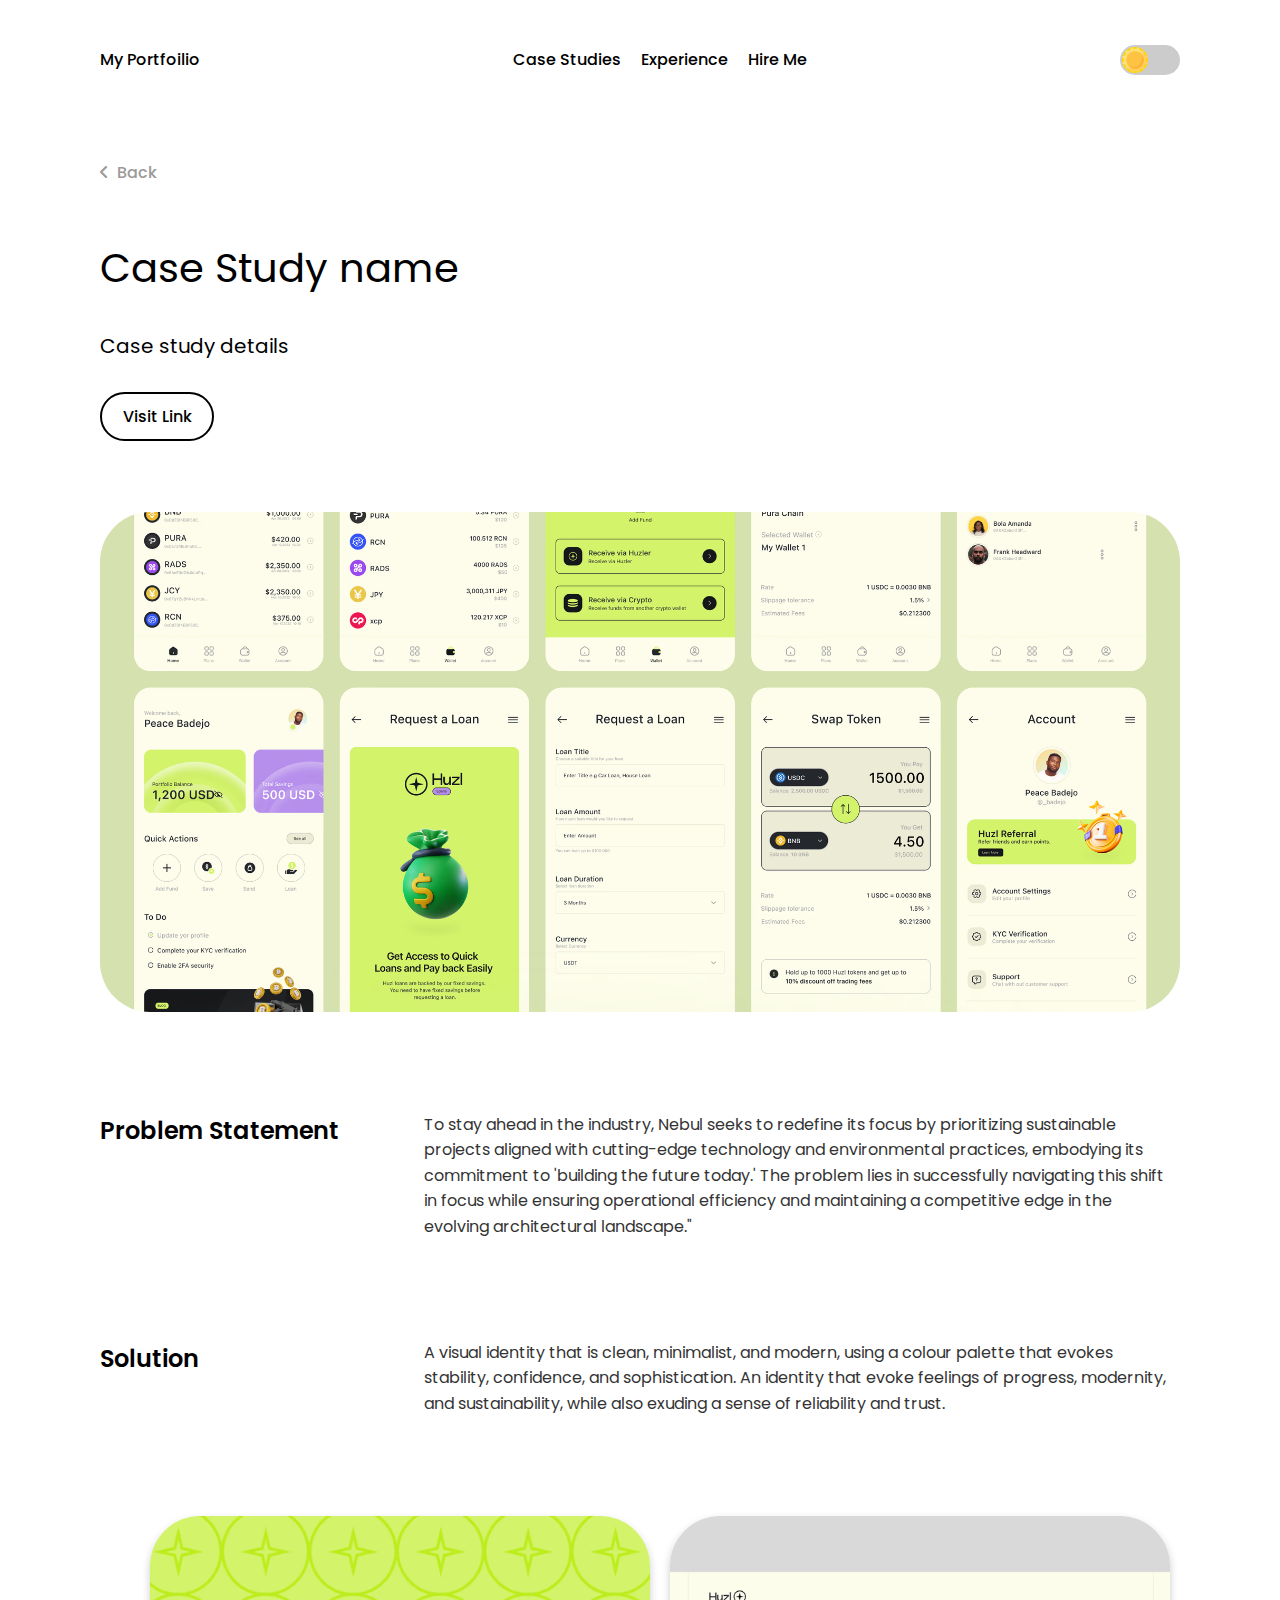
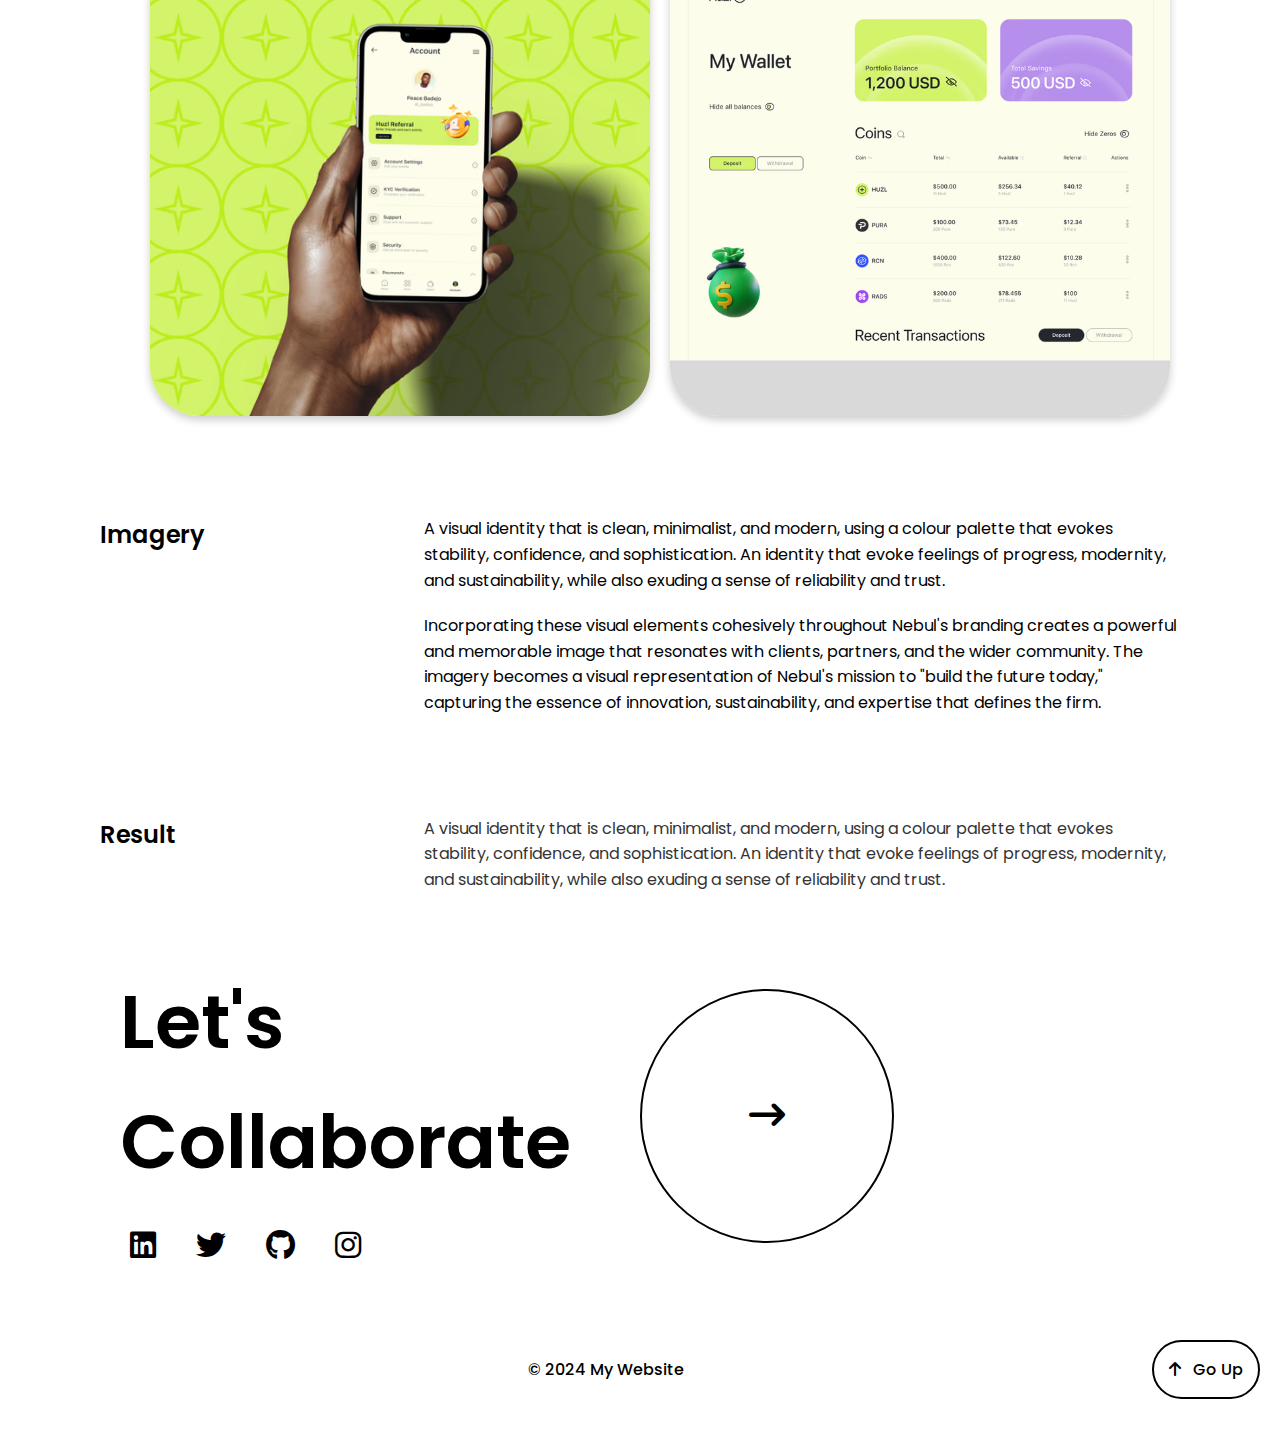
==== case-study1.html @ ef3b7a06 "Updated model images and CSS" ====
<!DOCTYPE html>
<html lang="en">
<head>
    <meta charset="UTF-8">
    <meta name="viewport" content="width=device-width, initial-scale=1.0">
    <title>Case Study 1</title>
    <link rel="stylesheet" href="/assets/style.css">
    <!-- Google Fonts -->
    <link rel="preconnect" href="https://fonts.googleapis.com">
    <link rel="preconnect" href="https://fonts.gstatic.com" crossorigin>
    <link href="https://fonts.googleapis.com/css2?family=Poppins:wght@100;200;300;400;500;600;700;800;900&display=swap" rel="stylesheet">
    <!-- Font Awesome -->
    <link rel="stylesheet" href="https://cdnjs.cloudflare.com/ajax/libs/font-awesome/6.0.0-beta3/css/all.min.css">
</head>
<body class="poppins-regular">
    <header>
        <nav>
            <div class="logo-name poppins-bold">
                <p>My Portfoilio</p>
            </div>
            <ul>
                <li><a href="/#case-studies" class="poppins-medium">Case Studies</a></li>
                <li><a href="/#experience" class="poppins-medium">Experience</a></li>
                <li><a href="/#hire-me" class="poppins-medium">Hire Me</i></a></li>
            </ul>
            <div class="toggle">
                <input type="checkbox" id="mode-toggle" class="toggle__input">
                <label for="mode-toggle" class="toggle__label"></label>
            </div>
        </nav>
    </header>
    <main class="case-study-details-page">

        <!-- Details section -->
        <section id="case-study-details" class="case-study-details">
            <!-- Back button -->
            <div class="back-button">
                <a href="index.html" class="back-link"><i class="fa-solid fa-angle-left"></i> Back</a>
            </div>
            <!-- Case study details -->
            <h1 class="poppins-regular">Case Study name</h1>
            <p class="poppins-regular">Case study details</p>
            <a href="#visit" class="case-study-visit-button">Visit Link <i class="fas fa-arrow-right"></i></a>
            <img src="assets/images/case-study/cs1-img1.avif" alt="Case Study 1">
        </section>

        <!-- problem Statement -->
        <section id="cs-problem-statement" class="cs-problem-statement">
            <h2 class="poppins-semibold">Problem Statement</h2>
            <p class="poppins-regular">To stay ahead in the industry, Nebul seeks to redefine its focus by prioritizing sustainable projects aligned with cutting-edge technology and environmental practices, embodying its commitment to 'building the future today.' The problem lies in successfully navigating this shift in focus while ensuring operational efficiency and maintaining a competitive edge in the evolving architectural landscape."</p>
        </section>

        <!-- Solution -->
        <section id="cs-solution" class="cs-solution">
            <h2 class="poppins-semibold">Solution</h2>
            <p class="poppins-regular">A visual identity that is clean, minimalist, and modern, using a colour palette that evokes stability, confidence, and sophistication. An identity that evoke feelings of progress, modernity, and sustainability, while also exuding a sense of reliability and trust.</p>
        </section>

       <!-- Image Section -->
        <section id="cs-images" class="cs-images">
            <div class="image-container">
                <img src="/assets/images/case-study/cs1-img2.avif" alt="Image 1" class="cs-image">
                <img src="/assets/images/case-study/cs1-img3.avif" alt="Image 2" class="cs-image">
            </div>
        </section>

        <!-- Imagery -->
        <section id="cs-imagery" class="cs-imagery">
            <div class="content-container">
                <h2 class="poppins-semibold">Imagery</h2>
                <div class="text-container">
                    <p class="poppins-regular">A visual identity that is clean, minimalist, and modern, using a colour palette that evokes stability, confidence, and sophistication. An identity that evoke feelings of progress, modernity, and sustainability, while also exuding a sense of reliability and trust.</p>
                    <p class="poppins-regular">Incorporating these visual elements cohesively throughout Nebul's branding creates a powerful and memorable image that resonates with clients, partners, and the wider community. The imagery becomes a visual representation of Nebul's mission to "build the future today," capturing the essence of innovation, sustainability, and expertise that defines the firm.</p>
                </div>
            </div>
        </section>

         <!-- Result -->
         <section id="cs-result" class="cs-result">
            <h2 class="poppins-semibold">Result</h2>
            <p class="poppins-regular">A visual identity that is clean, minimalist, and modern, using a colour palette that evokes stability, confidence, and sophistication. An identity that evoke feelings of progress, modernity, and sustainability, while also exuding a sense of reliability and trust.</p>
        </section>

        <!-- Hire me section -->
        <section id="hire-me">
            <div class="hire-me-container">
                <div class="hire-me-content">
                    <h1 class="poppins-semibold">Let's Collaborate</h1>
                    <div class="social-links">
                        <a href="#" class="social-link"><i class="fab fa-linkedin"></i></a>
                        <a href="#" class="social-link"><i class="fab fa-twitter"></i></a>
                        <a href="#" class="social-link"><i class="fab fa-github"></i></a>
                        <a href="#" class="social-link"><i class="fab fa-instagram"></i></a>
                    </div>
                </div>
                <a href="#contact" class="circle-link">
                    <div class="circle-content">
                        <span class="rotating-arrow"><i class="fa-solid fa-arrow-right-long"></i></span>
                        <span class="hire-me-text">Hire Me</span>
                    </div>
                </a>
            </div>
        </section>
    </main>
    <footer>
        <div class="footer-content">
            <p class="poppins-medium">&copy; 2024 My Website</p>
            <button class="go-up-button" onclick="scrollToTop()">
                <i class="fas fa-arrow-up"></i> Go Up
            </button>
        </div>
    </footer>
    <script src="/assets/script.js"></script> 
</body>
</html>
---- assets/style.css ----
*{
    margin: 0;
    padding: 0;
    text-decoration: none;
    border: none;
    outline: none;
    scroll-behavior: smooth;
    font-optical-sizing: auto;
    font-weight: 500;
    font-style: normal;
    font-family: 'Poppins', sans-serif; 
}


:root {
    --background-light: #ffffff;
    --text-light: #000000;
    --background-dark: #000000;
    --text-dark: #ffffff;
    --header-footer-light: #ffffff;
    --header-footer-dark: #000000;
    /* --neutral: rgb(220, 220, 220); */
    --neutral: #8c8c8c;
}

html{
    /* font-size: 62.5%; */
    overflow-x: hidden;
}

h1,h2,h3,h4,h5,h6{
    margin: 0;
    padding: 0;
}

body {
    font-family: 'Poppins', Arial, sans-serif;
    line-height: 1.6;
    margin: 0 auto; /* Corrected margin syntax */
    padding: 0;
    background-color: var(--background-light);
    color: var(--text-light);
    transition: background-color 0.3s ease, color 0.3s ease;
}

body.dark-mode {
    background-color: var(--background-dark);
    color: var(--text-dark);
}

header{
    margin-top: 20px;
}

header, footer {
    background-color: var(--header-footer-light);
    color: var(--text-light);
    padding: 20px 0;
    text-align: center;
    transition: background-color 0.3s ease, color 0.3s ease;
}

body.dark-mode header,
body.dark-mode footer {
    background-color: var(--header-footer-dark);
    color: var(--text-dark);
}

nav {
    display: flex;
    align-items: center;
    justify-content: space-between;
    padding: 5px 100px;
}

nav ul {
    list-style: none;
    padding: 0;
    margin: 0;
    display: flex;
}

nav ul li {
    margin: 0 10px;
}

nav ul li a {
    color: var(--text-light);
    text-decoration: none;
    transition: color 0.3s ease;
}

nav ul li a:hover{
    color:var(--neutral)
}

body.dark-mode nav ul li a {
    color: var(--text-dark);
}

body.dark-mode nav ul li a:hover {
    color: var(--neutral);
}

.toggle {
    position: relative;
    display: inline-block;
}

.toggle__input {
    display: none;
}

.toggle__label {
    display: block;
    width: 60px;
    height: 30px;
    background-color: #ccc;
    border-radius: 99px;
    cursor: pointer;
    transition: background-color 0.3s ease;
   
}

body.dark-mode .toggle__label {
    background-color: #555;
}

.toggle__label::after {
    content: '';
    position: absolute;
    top: 2px;
    left: 2px;
    width: 26px;
    height: 26px;
    background-color: #ffffff;
    border-radius: 50%;
    transition: left 0.1s ease;
}

.toggle__input:checked + .toggle__label::after {
    left: 32px;
}

/* Footer */
/* footer {
    background-color: var(--header-footer-light);
    color: var(--text-light);
    text-align: center;
    padding: 10px 0;
    bottom: 0;
    width: 100%;
    transition: background-color 0.3s ease, color 0.3s ease;
}

body.dark-mode footer {
    background-color: var(--header-footer-dark);
    color: var(--text-dark);
} */


footer {
    background-color: var(--header-footer-light);
    color: var(--text-light);
    padding: 10px 20px;
    width: 100%;
    transition: background-color 0.3s ease, color 0.3s ease;
    display: flex;
    justify-content: center;
    align-items: center;
}

.footer-content {
    width: 100%;
    display: flex;
    justify-content: space-between;
    align-items: center;
    max-width: 1200px; /* Set a max-width for better layout */
}

p {
    margin: 0;
    flex-grow: 1; /* Allow the text to take up available space */
    text-align: center; /* Center the text within the space */
}

.go-up-button {
    font-family: 'Poppins', sans-serif;
    font-weight: 500;
    font-size: 16px;
    color: var(--text-light); /* Text color */
    background-color: var(--background-light); /* Background color */
    border: 2px solid var(--text-light); /* Border color */
    border-radius: 80px;
    padding: 15px;
    cursor: pointer;
    transition: background-color 0.3s ease, color 0.3s ease, border-color 0.3s ease, transform 0.2s ease;
}

.footer-content i{
    margin-right: 8px; 
}

.go-up-button:hover {
    background-color: var(--text-light); /* Background color on hover */
    color: var(--background-light); /* Text color on hover */
    border-color: var(--text-light); /* Border color on hover */
    transform: scale(1.05);
}

body.dark-mode footer {
    background-color: var(--header-footer-dark);
    color: var(--text-dark);
}

body.dark-mode .go-up-button {
    color: var(--text-dark); /* Text color in dark mode */
    background-color: var(--background-dark); /* Background color in dark mode */
    border: 2px solid var(--text-dark); /* Border color in dark mode */
}

body.dark-mode .go-up-button:hover {
    background-color: var(--text-dark); /* Background color on hover in dark mode */
    color: var(--background-dark); /* Text color on hover in dark mode */
    border-color: var(--text-dark); /* Border color on hover in dark mode */
}

/* Font Styles */
.poppins-thin {
    font-family: "Poppins", sans-serif;
    font-weight: 100;
    font-style: normal;
  }
  
  .poppins-extralight {
    font-family: "Poppins", sans-serif;
    font-weight: 200;
    font-style: normal;
  }
  
  .poppins-light {
    font-family: "Poppins", sans-serif;
    font-weight: 300;
    font-style: normal;
  }
  
  .poppins-regular {
    font-family: "Poppins", sans-serif;
    font-weight: 400;
    font-style: normal;
  }
  
  .poppins-medium {
    font-family: "Poppins", sans-serif;
    font-weight: 500;
    font-style: normal;
  }
  
  .poppins-semibold {
    font-family: "Poppins", sans-serif;
    font-weight: 600;
    font-style: normal;
  }
  
  .poppins-bold {
    font-family: "Poppins", sans-serif;
    font-weight: 700;
    font-style: normal;
  }
  
  .poppins-extrabold {
    font-family: "Poppins", sans-serif;
    font-weight: 800;
    font-style: normal;
  }
  
  .poppins-black {
    font-family: "Poppins", sans-serif;
    font-weight: 900;
    font-style: normal;
  }
  
  .poppins-thin-italic {
    font-family: "Poppins", sans-serif;
    font-weight: 100;
    font-style: italic;
  }
  
  .poppins-extralight-italic {
    font-family: "Poppins", sans-serif;
    font-weight: 200;
    font-style: italic;
  }
  
  .poppins-light-italic {
    font-family: "Poppins", sans-serif;
    font-weight: 300;
    font-style: italic;
  }
  
  .poppins-regular-italic {
    font-family: "Poppins", sans-serif;
    font-weight: 400;
    font-style: italic;
  }
  
  .poppins-medium-italic {
    font-family: "Poppins", sans-serif;
    font-weight: 500;
    font-style: italic;
  }
  
  .poppins-semibold-italic {
    font-family: "Poppins", sans-serif;
    font-weight: 600;
    font-style: italic;
  }
  
  .poppins-bold-italic {
    font-family: "Poppins", sans-serif;
    font-weight: 700;
    font-style: italic;
  }
  
  .poppins-extrabold-italic {
    font-family: "Poppins", sans-serif;
    font-weight: 800;
    font-style: italic;
  }
  
  .poppins-black-italic {
    font-family: "Poppins", sans-serif;
    font-weight: 900;
    font-style: italic;
  }
  

/* Section */

.homepage{
    margin: 50px 100px;
}

/* Banner */
section {
    padding: 50px 0;
}

.banner h2{
    margin: 0;
    font-size: 25px;
}

.banner h1{
    font-size: 75px;
    margin: 0;
    max-height: auto;
}

/* Button Base Styles */
button {
    font-family: 'Poppins', sans-serif;
    font-weight: 500;
    font-size: 16px;
    color: var(--text-light); /* Text color */
    background-color: var(--background-light); /* Background color */
    border: 2px solid var(--text-light); /* Border color */
    border-radius: 50px;
    margin: 30px 0;
    padding: 10px 20px;
    cursor: pointer;
    transition: background-color 0.3s ease, color 0.3s ease, border-color 0.3s ease, transform 0.2s ease;
}

/* Hover and Focus Effects */
button:hover {
    background-color: var(--text-light); /* Background color on hover */
    color: var(--background-light); /* Text color on hover */
    border-color: var(--text-light); /* Border color on hover */
    transform: scale(1.05);
    outline: none; /* Remove default outline on focus */
}

/* Dark Mode Styles */
body.dark-mode button {
    color: var(--text-dark); /* Text color in dark mode */
    background-color: var(--background-dark); /* Background color in dark mode */
    border: 2px solid var(--text-dark); /* Border color in dark mode */
}

body.dark-mode button:hover {
    background-color: var(--text-dark); /* Background color on hover in dark mode */
    color: var(--background-dark); /* Text color on hover in dark mode */
    border-color: var(--text-dark); /* Border color on hover in dark mode */
}

.toggle__label::after {
    content: '';
    position: absolute;
    top: 2px;
    left: 2px;
    width: 26px;
    height: 26px;
    border-radius: 50%;
    transition: left 0.1s ease;
    background-image: url('/assets/images/sun.png'); /* Replace with your image path */
    background-size: cover;
    background-position: center;
    background-color: rgb(255, 213, 0);
}

body.dark-mode .toggle__label::after{
    content: '';
    position: absolute;
    top: 2px;
    left: 2px;
    width: 26px;
    height: 26px;
    border-radius: 50%;
    transition: left 0.1s ease;
    background-image: url('/assets/images/moon.png'); /* Replace with your image path */
    background-size: cover;
    background-position: center;
}

/* Adjust the image when the toggle is checked */
.toggle__input:checked + .toggle__label::after {
    left: 32px;
}

/* Carousel Container */
.carousel {
    position: relative;
    overflow: hidden;
    margin: 20px 0;
    width: 100%;
    max-width: 100%;
    height: 100px; /* Adjust height as needed */
}

/* Carousel Container */
.carousel {
    position: relative;
    overflow: hidden;
    width: 100%;
    height: auto; /* Adjust height as needed */
    overflow-x: hidden;
  mask-image: linear-gradient(
    to right,
    hsl(0 0% 0% / 0),
    hsl(0 0% 0% / 1) 5%,
    hsl(0 0% 0% / 1) 80%,
    hsl(0 0% 0% / 0)
  );
}

/* Carousel Images */
.carousel-images {
    display: flex;
    width: 200%; /* Double the width of the viewport */
    animation: scroll-left 10s linear infinite;
    display: flex;
    justify-content: space-between;
    gap: 20px;
}

/* Individual Image */
.carousel-images img {
    width: 50px; /* Adjust size as needed */
    height: 50px;
    padding: 20px;
    border-radius: 20%;
    background-color: var(--neutral);
}


/* Keyframes for Carousel Animation */
@keyframes scroll-left {
    0% {
        transform: translateX(0);
    }
    100% {
        transform: translateX(-50%);
    }
}


/* Case Studies */

#case-studies {
    padding: 20px;
}

.case-studies h2{
    font-size: 30px;
    margin: 30px 0 30px 0;
}

.case-study-grid {
    display: flex;
    flex-wrap: wrap;
    gap: 30px;
    justify-content: space-between;
}

.case-study {
    flex: 1 1 calc(50% - 20px); /* 50% width minus gap */
    display: flex;
    flex-direction: column;
    align-items: center;
    text-align: center;
}

.case-study img {
    /* width: 100%;
    height: 500px;
    border-radius: 30px;
    object-fit: fill; */

    display: block;
    width: 100%;
    height: 100%;
    border-radius: 50px;
    object-position: center center;
    object-fit: cover;
    image-rendering: auto;
}

.case-study-info {
    display: flex;
    justify-content: space-between;
    align-items: center;
    width: 100%;
    max-width: 500px; /* Ensure the info stays within image boundaries */
    padding: 10px;
}

.case-study-link {
    text-decoration: none;
    color: var(--text-light);
    font-weight: 500;
    font-size: 20px;
}

.case-study-link:hover,
body.dark-mode .case-study-link:hover{
    color: var(--neutral);
}

.case-study-arrow {
    display: inline-flex;
    align-items: center;
    justify-content: center;
    color: var(--text-light); /* Text color */
    background-color: var(--background-light); /* Background color */
    border: 2px solid var(--text-light); /* Border color */
    border-radius: 50px;
    padding: 5px;
    cursor: pointer;
    transition: background-color 0.3s ease, color 0.3s ease, border-color 0.3s ease, transform 0.2s ease;
    width: 30px;
    height: 30px;
    text-decoration: none;
}

.case-study-arrow i {
    font-size: 20px;
}

.case-study-arrow:hover {
    background-color: var(--text-light); /* Background color on hover */
    color: var(--background-light); /* Text color on hover */
    border-color: var(--text-light); /* Border color on hover */
    transform: scale(1.05);
}

/* Dark Mode Styles */
body.dark-mode .case-study-link,
body.dark-mode .case-study-arrow {
    color: var(--text-dark); /* Text color in dark mode */
}

body.dark-mode .case-study-arrow {
    background-color: var(--background-dark); /* Background color in dark mode */
    border-color: var(--text-dark); /* Border color in dark mode */
}

body.dark-mode .case-study-arrow:hover {
    background-color: var(--text-dark); /* Background color on hover in dark mode */
    color: var(--background-dark); /* Text color on hover in dark mode */
    border-color: var(--text-dark); /* Border color on hover in dark mode */
}



/* Experience Section */
#experience {
    padding: 10px;
}

.experience h2 {
    font-size: 30px;
    margin: 30px 0 30px 0;
}

.experience-content {
    display: flex;
    justify-content: space-between;
    align-items: center;
    padding: 10px;
    margin-bottom: 50px;
}

.experience-text {
    max-width: 80%; /* Adjust width as needed */
}

.experience-text h3 {
    margin: 0 0 10px 0;
}

.experience-text h1 {
    margin: 0 0 10px 0;
    font-size: 36px;
}

.experience-text p {
    margin: 0;
    text-align: left;
}

.visit-button {
    font-family: 'Poppins', sans-serif;
    font-weight: 500;
    font-size: 16px;
    color: var(--text-light); /* Text color */
    background-color: var(--background-light); /* Background color */
    border: 2px solid var(--text-light); /* Border color */
    border-radius: 80px;
    padding: 10px 20px;
    cursor: pointer;
    text-decoration: none;
    overflow: hidden;
    position: relative;
    width: 40px; /* Initial width */
    transition: width 0.3s ease, background-color 0.3s ease, color 0.3s ease, border-color 0.3s ease;
    text-align: center;
}

.visit-button i {
    position: absolute;
    right: 10px;
    opacity: 0;
    transition: opacity 0.3s ease;
    font-size: 20px;
    text-align: center;
}

.visit-button:hover {
    width: 50px; /* Expanded width */
    text-align: left;
}

.visit-button:hover i {
    opacity: 1;
    padding-top: 2px;
}

.visit-button:hover {
    background-color: var(--text-light); /* Background color on hover */
    color: var(--background-light); /* Text color on hover */
    border-color: var(--text-light); /* Border color on hover */
    transform: scale(1.05);
}

/* Dark Mode Styles */
body.dark-mode .visit-button {
    color: var(--text-dark); /* Text color in dark mode */
    background-color: var(--background-dark); /* Background color in dark mode */
    border: 2px solid var(--text-dark); /* Border color in dark mode */
}

body.dark-mode .visit-button:hover {
    background-color: var(--text-dark); /* Background color on hover in dark mode */
    color: var(--background-dark); /* Text color on hover in dark mode */
    border-color: var(--text-dark); /* Border color on hover in dark mode */
}


/* Hire Me Section */

#hire-me {
    padding: 20px;
    display: flex;
    justify-content: space-between;
    align-items: center;
}

.hire-me-container {
    display: flex;
    justify-content: flex-start;
    align-items: center;
    width: 100%;
}

.hire-me-content {
    max-width: 50%;
}

.hire-me-content h1 {
    margin-bottom: 20px;
    font-size: 75px;
}


.social-links {
    display: flex;
    gap: 30px;
}

.social-link {
    font-size: 30px;
    color: var(--text-light);
    transition: color 0.3s ease;
    padding-left: 10px;
}

.social-link:hover {
    color: var(--neutral);
}

/* Circle Link */
.circle-link {
    position: relative;
    width: 250px;
    height: 250px;
    border-radius: 50%;
    border: 2px solid var(--text-light);
    display: flex;
    align-items: center;
    justify-content: center;
    overflow: hidden;
    transition: all 0.1s ease;
    text-decoration: none;
}

.circle-content {
    position: relative;
    width: 100%;
    height: 100%;
    display: flex;
    align-items: center;
    justify-content: center;
}

.rotating-arrow {
    font-size: 36px;
    color: var(--text-light);
    animation: rotate 5s linear infinite;
    transition: opacity 0.3s ease;
}

.hire-me-text {
    position: absolute;
    font-size: 24px;
    color: var(--text-dark);
    opacity: 0;
    transition: opacity 0.3s ease;
}


.circle-link:hover .rotating-arrow {
    opacity: 0;
    animation: none;
}

.circle-link:hover {
    cursor: e-resize; /* Change cursor to east-resize on hover */
    background-color: var(--background-dark);
}

.circle-link:hover .hire-me-text {
    opacity: 1;
}

/* Keyframes for rotating animation */
@keyframes rotate {
    from {
        transform: rotate(0deg);
    }
    to {
        transform: rotate(360deg);
    }
}

/* Dark Mode Styles */
body.dark-mode .social-link,
body.dark-mode .circle-link,
body.dark-mode .rotating-arrow{
    color: var(--text-dark);
    border-color: var(--text-dark);
}

body.dark-mode .social-link:hover{
    color:var(--neutral);
}

body.dark-mode .circle-link:hover {
    cursor: e-resize;
    background-color: var(--background-light);
}

body.dark-mode .hire-me-text{
    color: var(--text-light);
}

/* Case Study Pages */

.case-study-details-page{
    margin: 10px 100px;
}

/* Base Styles for Back Button */

.back-button {
    /* top: 80px;  */
    z-index: 1000; 
    margin-bottom: 50px;
}

.back-link {
    /* display: flex;  */
    align-items: center; 
    font-size: 16px; 
    color: rgb(156, 153, 153);  
    transition: color 0.3s ease;

}

.back-link:hover {
    color: var(--background-dark); /* Text color on hover */
}

.back-link i {
    margin-right: 5px; /* Space between the icon and text */
}

body.dark-mode .back-link:hover{
    color: var(--text-dark);
}

/* Base Styles */

#case-study-details {
    text-align: left; /* Center-align text content */
    max-width: auto; /* Limit the width for better readability */
    margin: 0 auto; /* Center the section horizontally */
}

/* Title */
#case-study-details h1 {
    font-size: 40px; /* Adjust font size */
    color: #000000; /* Dark gray color */
    margin-bottom: 30px; /* Space below the title */
}

/* Paragraph */
#case-study-details p {
    font-size: 20px; /* Adjust font size */
    color: #000000; /* Medium gray color */
    line-height: 1.6; /* Improve readability */
    margin-bottom: 30px; /* Space below the paragraph */
    text-align: left;
}


/* Image */
#case-study-details img {
    /* width: 100%; 
    height: 500px; 
    border-radius: 20px; 
    margin-top: 100px;
    box-shadow: 0px 4px 10px rgba(0, 0, 0, 0.1); 
    border-radius: 50px;
   object-fit: fill; */


   display: block;
    width: 100%;
    height: 500px;
    margin-top: 150px;
    border-radius: 50px;
    object-position: center center;
    object-fit: cover;
    image-rendering: auto;
}

/* Dark Mode Styles */
body.dark-mode .case-study-details {
    color: var(--text-dark); /* Light text color in dark mode */
}

/* Dark Mode Styles */
body.dark-mode #case-study-details h1 {
    color: #ffffff; /* White color for dark mode */
}

body.dark-mode #case-study-details p {
    color: #e0e0e0; /* Light gray color for dark mode */
}

/* Case Study Visit BUTTON */
.case-study-visit-button {
    font-family: 'Poppins', sans-serif;
    font-weight: 500;
    font-size: 16px;
    color: var(--text-light); /* Initial text color */
    background-color: var(--background-light); /* Initial background color */
    border: 2px solid var(--text-light); /* Initial border color */
    border-radius: 80px;
    padding: 10px 20px;
    cursor: pointer;
    text-decoration: none;
    overflow: hidden;
    position: absolute;
    width: 70px;/* Initial width for visibility of text */
    transition: width 0.3s ease, background-color 0.3s ease, color 0.3s ease, border-color 0.3s ease;
    text-align: center;
  }
  
  .case-study-visit-button i {
    position: absolute;
    right: 10px;
    opacity: 0; /* Initial opacity */
    transition: opacity 0.3s ease;
    font-size: 20px;
    text-align: center;
    margin-top: 2px;
  }
  
  .case-study-visit-button:hover {
    width: 100px; /* Expanded width on hover */
    text-align: left;
    background-color: var(--text-light); /* Background color on hover */
    color: var(--background-light); /* Text color on hover */
    border-color: var(--text-light); /* Border color on hover */
    transform: scale(1.05); /* Slight scaling effect */
  }
  
  .case-study-visit-button:hover i {
    opacity: 1; /* Show icon on hover */
    right: 15px; /* Ensure icon moves slightly */
  }
  
  /* Dark Mode Styles */
  body.dark-mode .case-study-visit-button {
    color: var(--text-dark); /* Text color in dark mode */
    background-color: var(--background-dark); /* Background color in dark mode */
    border: 2px solid var(--text-dark); /* Border color in dark mode */
  }
  
  body.dark-mode .case-study-visit-button:hover {
    background-color: var(--text-dark); /* Background color on hover in dark mode */
    color: var(--background-dark); /* Text color on hover in dark mode */
    border-color: var(--text-dark); /* Border color on hover in dark mode */
  }
  

  /********* Problem Statement && Solution && Result *********/

  #cs-problem-statement ,
  #cs-solution,
  #cs-result{
    display: flex;
    justify-content: space-between; /* Distribute space between h2 and p */
    gap: 20px; /* Add gap between elements if needed */
}

#cs-problem-statement h2,
#cs-solution h2,
#cs-result h2{
    font-size: 24px; /* Adjust font size as needed */
    color: #000000; /* Text color */
    margin: 0; /* Remove default margin */
}

#cs-problem-statement p ,
#cs-solution p,
#cs-result p{
    font-size: 16px; /* Adjust font size as needed */
    color: #333333; /* Text color */
    margin: 0; /* Remove default margin */
    max-width: 70%; /* Adjust width as needed */
    text-align: left; /* Align text to the right */
}

/* Dark Mode Styles */
body.dark-mode #cs-problem-statement h2 ,
body.dark-mode #cs-solution h2,
body.dark-mode #cs-result h2{
    color: #ffffff; /* White color for dark mode */
}

body.dark-mode #cs-problem-statement p ,
body.dark-mode #cs-solution p,
body.dark-mode #cs-result p{
    color: #e0e0e0; /* Light gray color for dark mode */
}

/* Images */

#cs-images {
    display: flex; /* Use flexbox for layout */
    justify-content: center; /* Center the images horizontally */
    align-items: center; /* Center the images vertically */
    padding: 50px; /* Add padding around the section */
}

.image-container {
    display: flex; /* Use flexbox for layout */
    gap: 20px; /* Space between images */
}

.cs-image {
    width: 500px; /* Ensure the images are responsive */
    max-width: 100%; /* Limit the maximum width of each image */
    height: 500px; /* Maintain aspect ratio */
    border-radius: 50px; /* Optional: add rounded corners */
    object-fit: cover; /* Cover the image area */
    /* padding: 20px; */
    box-shadow: 0 4px 8px rgba(0, 0, 0, 0.2); /* Add shading */
    transition: box-shadow 0.3s ease; /* Smooth transition for hover effect */
}

/* Dark Mode Styles */
body.dark-mode #cs-images .cs-image {
    filter: brightness(0.8); /* Optional: adjust brightness for dark mode */
    box-shadow: 0 4px 8px rgba(255, 255, 255, 0.2); /* Adjust shading for dark mode */
}

/* Optional: Hover Effect */
.cs-image:hover {
    box-shadow: 0 8px 16px rgba(0, 0, 0, 0.3); /* Enhance shading on hover */
}


/* Imagery */

#cs-imagery {
    display: flex;
    justify-content: space-between; /* Distribute space between h2 and p */
    gap: 20px; /* Add gap between elements if needed */

}

#cs-imagery .content-container {
    display: flex; /* Flexbox for horizontal layout */
    justify-content: space-between;
    width: 100%; /* Ensure the container uses full width */
}

#cs-imagery h2 {
    font-size: 24px; /* Adjust font size */
    color: #000000; /* Dark gray color */
    margin: 0; /* Remove default margin */
    width: 25%; /* Adjust width for positioning */
}

#cs-imagery .text-container {
    display: flex; /* Flexbox for vertical layout */
    flex-direction: column; /* Stack p tags vertically */
    gap: 20px; /* Space between p tags */
    width: 70%; /* Adjust width for positioning */
}

#cs-imagery p {
    font-size: 16px; /* Adjust font size */
    color: #000000; /* Medium gray color */
    line-height: 1.6; /* Improve readability */
    margin: 0; /* Remove default margin */
    text-align: left; /* Align text to the left */
    max-width: 100%; /* Adjust width as needed */
    text-align: left; /* Align text to the right */
}

/* Dark Mode Styles */
body.dark-mode #cs-imagery h2 {
    color: #ffffff; /* Light color for dark mode */
}

body.dark-mode #cs-imagery p {
    color: #dddddd; /* Light gray color for dark mode */
}


/* Media Queries */
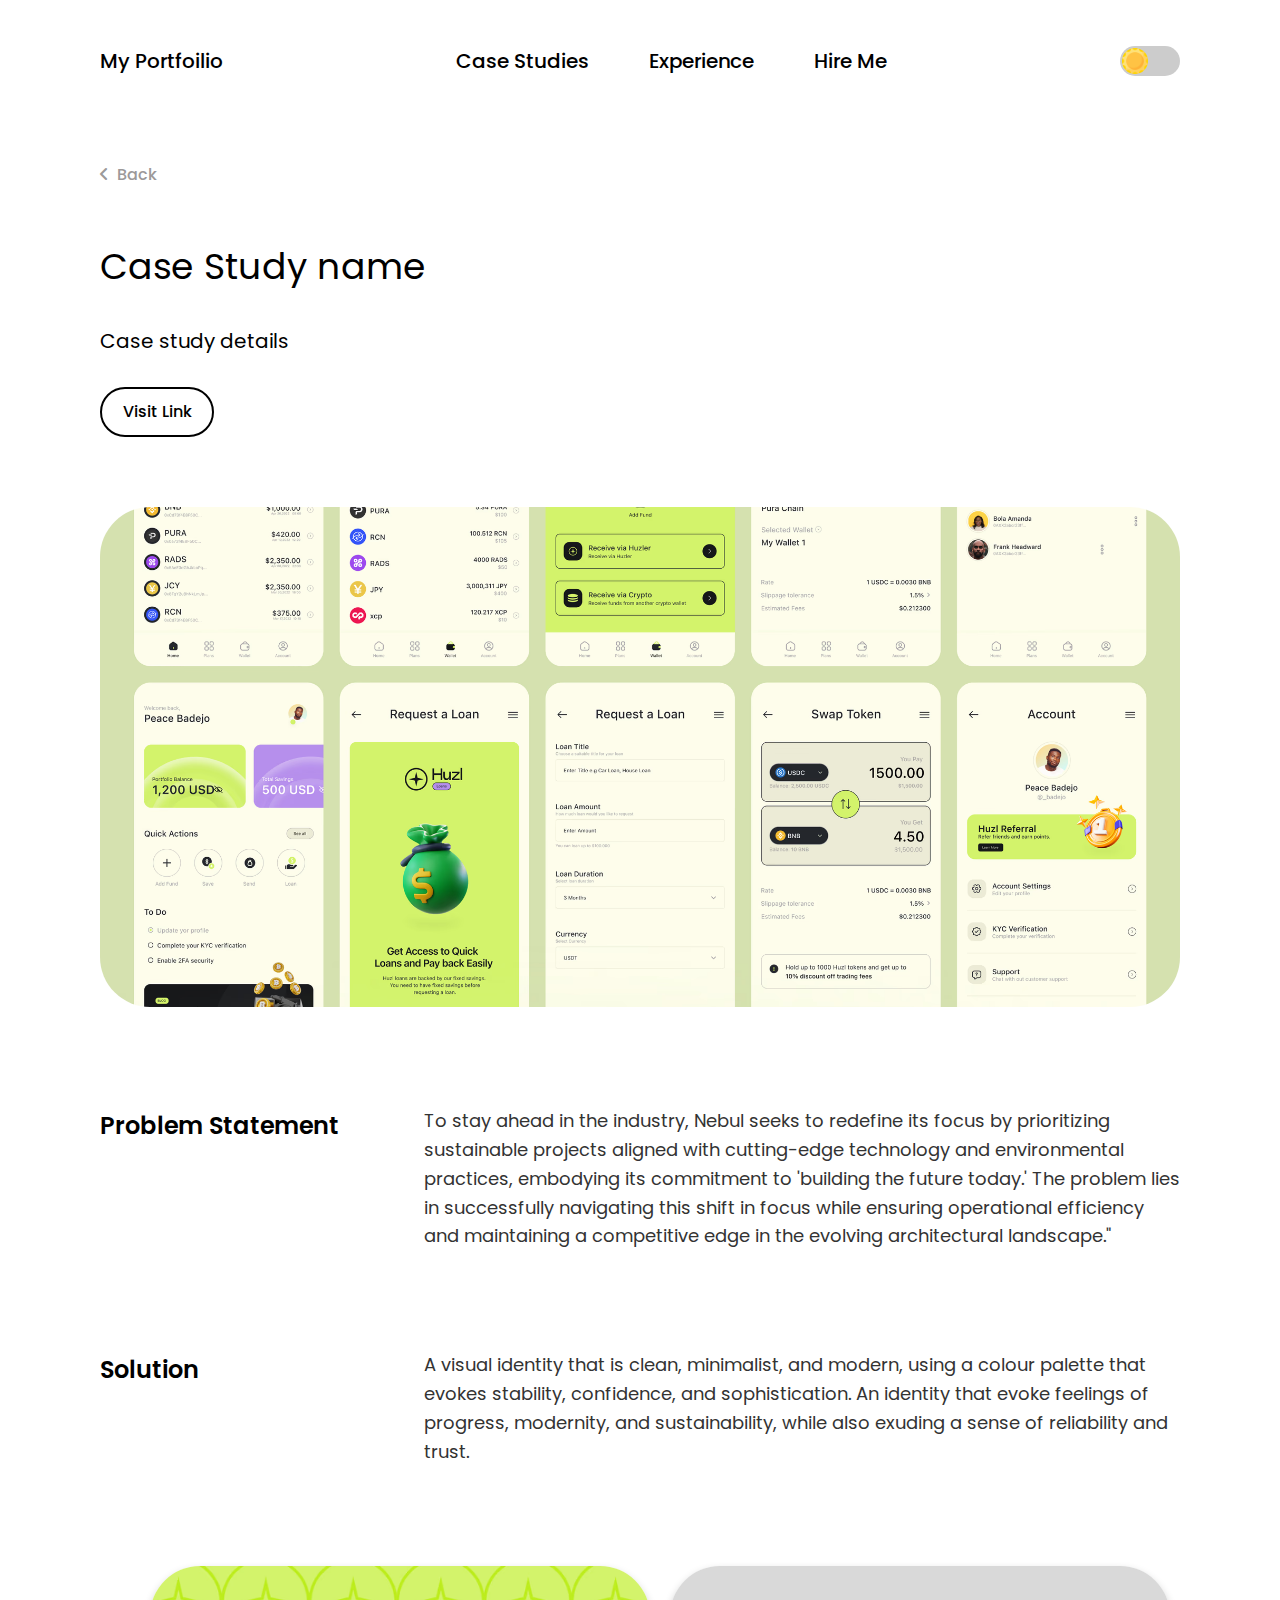
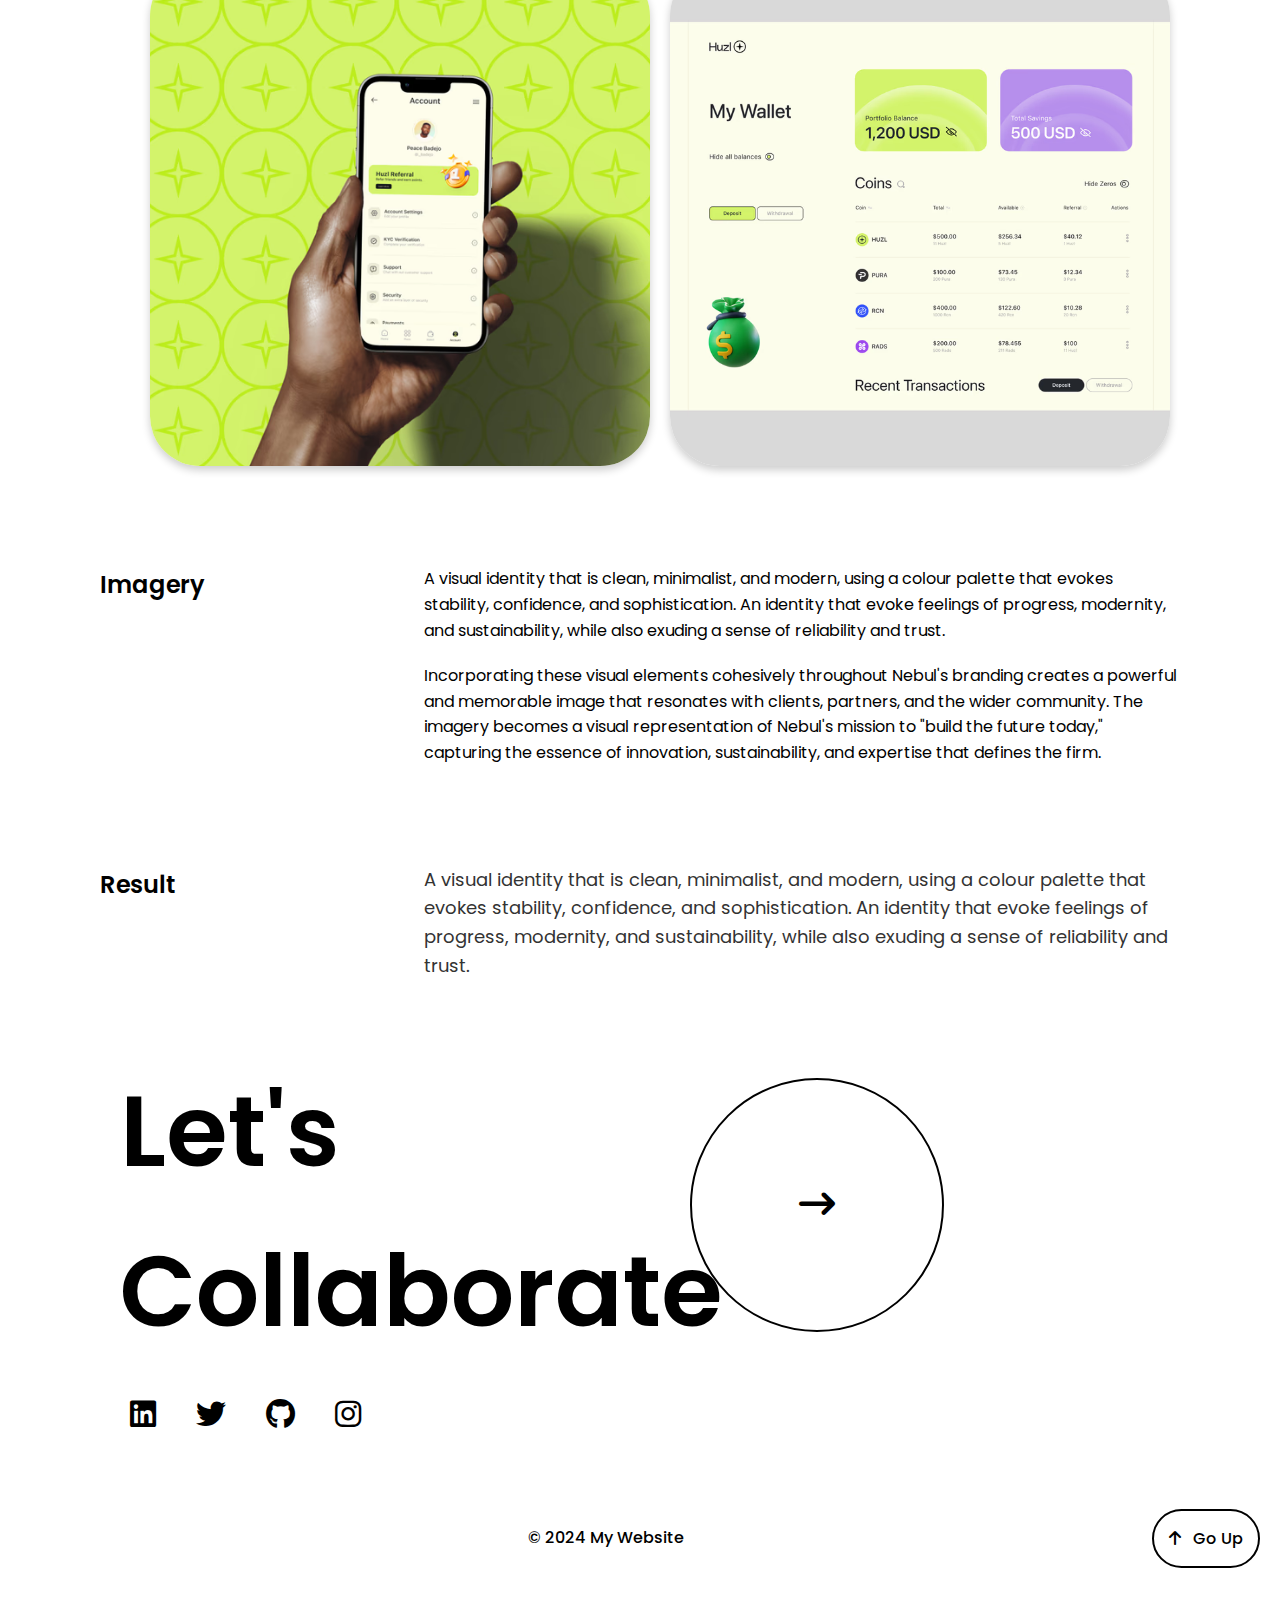
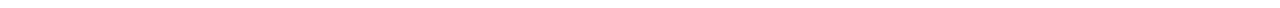
==== commit 72a97f13: "Update case-study1.html" ====
--- a/case-study1.html
+++ b/case-study1.html
@@ -4,7 +4,7 @@
     <meta charset="UTF-8">
     <meta name="viewport" content="width=device-width, initial-scale=1.0">
     <title>Case Study 1</title>
-    <link rel="stylesheet" href="/assets/style.css">
+    <link rel="stylesheet" href="assets/style.css">
     <!-- Google Fonts -->
     <link rel="preconnect" href="https://fonts.googleapis.com">
     <link rel="preconnect" href="https://fonts.gstatic.com" crossorigin>
@@ -110,6 +110,6 @@
             </button>
         </div>
     </footer>
-    <script src="/assets/script.js"></script> 
+    <script src="assets/script.js"></script> 
 </body>
 </html>
--- a/assets/style.css
+++ b/assets/style.css
@@ -72,6 +72,7 @@
     align-items: center;
     justify-content: space-between;
     padding: 5px 100px;
+    font-size: 20px;
 }
 
 nav ul {
@@ -82,7 +83,7 @@
 }
 
 nav ul li {
-    margin: 0 10px;
+    margin: 0 30px;
 }
 
 nav ul li a {
@@ -371,6 +372,10 @@
     padding: 10px 20px;
     cursor: pointer;
     transition: background-color 0.3s ease, color 0.3s ease, border-color 0.3s ease, transform 0.2s ease;
+}
+
+.hire-me-button i{
+    margin-left: 5px;
 }
 
 /* Hover and Focus Effects */
@@ -494,7 +499,7 @@
 
 .case-studies h2{
     font-size: 30px;
-    margin: 30px 0 30px 0;
+     margin: 30px 0 30px 0;
 }
 
 .case-study-grid {
@@ -505,7 +510,7 @@
 }
 
 .case-study {
-    flex: 1 1 calc(50% - 20px); /* 50% width minus gap */
+    flex: 1 1 calc(50% - 30px); /* 50% width minus gap */
     display: flex;
     flex-direction: column;
     align-items: center;
@@ -531,8 +536,8 @@
     display: flex;
     justify-content: space-between;
     align-items: center;
-    width: 100%;
-    max-width: 500px; /* Ensure the info stays within image boundaries */
+    width: 90%;
+    max-width: 100%; /* Ensure the info stays within image boundaries */
     padding: 10px;
 }
 
@@ -540,7 +545,7 @@
     text-decoration: none;
     color: var(--text-light);
     font-weight: 500;
-    font-size: 20px;
+    font-size: 24px;
 }
 
 .case-study-link:hover,
@@ -628,6 +633,7 @@
 .experience-text p {
     margin: 0;
     text-align: left;
+    font-size: 20px;
 }
 
 .visit-button {
@@ -702,6 +708,7 @@
     justify-content: flex-start;
     align-items: center;
     width: 100%;
+    gap: 50px;
 }
 
 .hire-me-content {
@@ -710,7 +717,7 @@
 
 .hire-me-content h1 {
     margin-bottom: 20px;
-    font-size: 75px;
+    font-size: 100px;
 }
 
 
@@ -743,6 +750,7 @@
     overflow: hidden;
     transition: all 0.1s ease;
     text-decoration: none;
+    margin-bottom: 80px;
 }
 
 .circle-content {
@@ -815,6 +823,8 @@
     color: var(--text-light);
 }
 
+
+
 /* Case Study Pages */
 
 .case-study-details-page{
@@ -860,7 +870,7 @@
 
 /* Title */
 #case-study-details h1 {
-    font-size: 40px; /* Adjust font size */
+    font-size: 36px; /* Adjust font size */
     color: #000000; /* Dark gray color */
     margin-bottom: 30px; /* Space below the title */
 }
@@ -988,7 +998,7 @@
 #cs-problem-statement p ,
 #cs-solution p,
 #cs-result p{
-    font-size: 16px; /* Adjust font size as needed */
+    font-size: 18px; /* Adjust font size as needed */
     color: #333333; /* Text color */
     margin: 0; /* Remove default margin */
     max-width: 70%; /* Adjust width as needed */
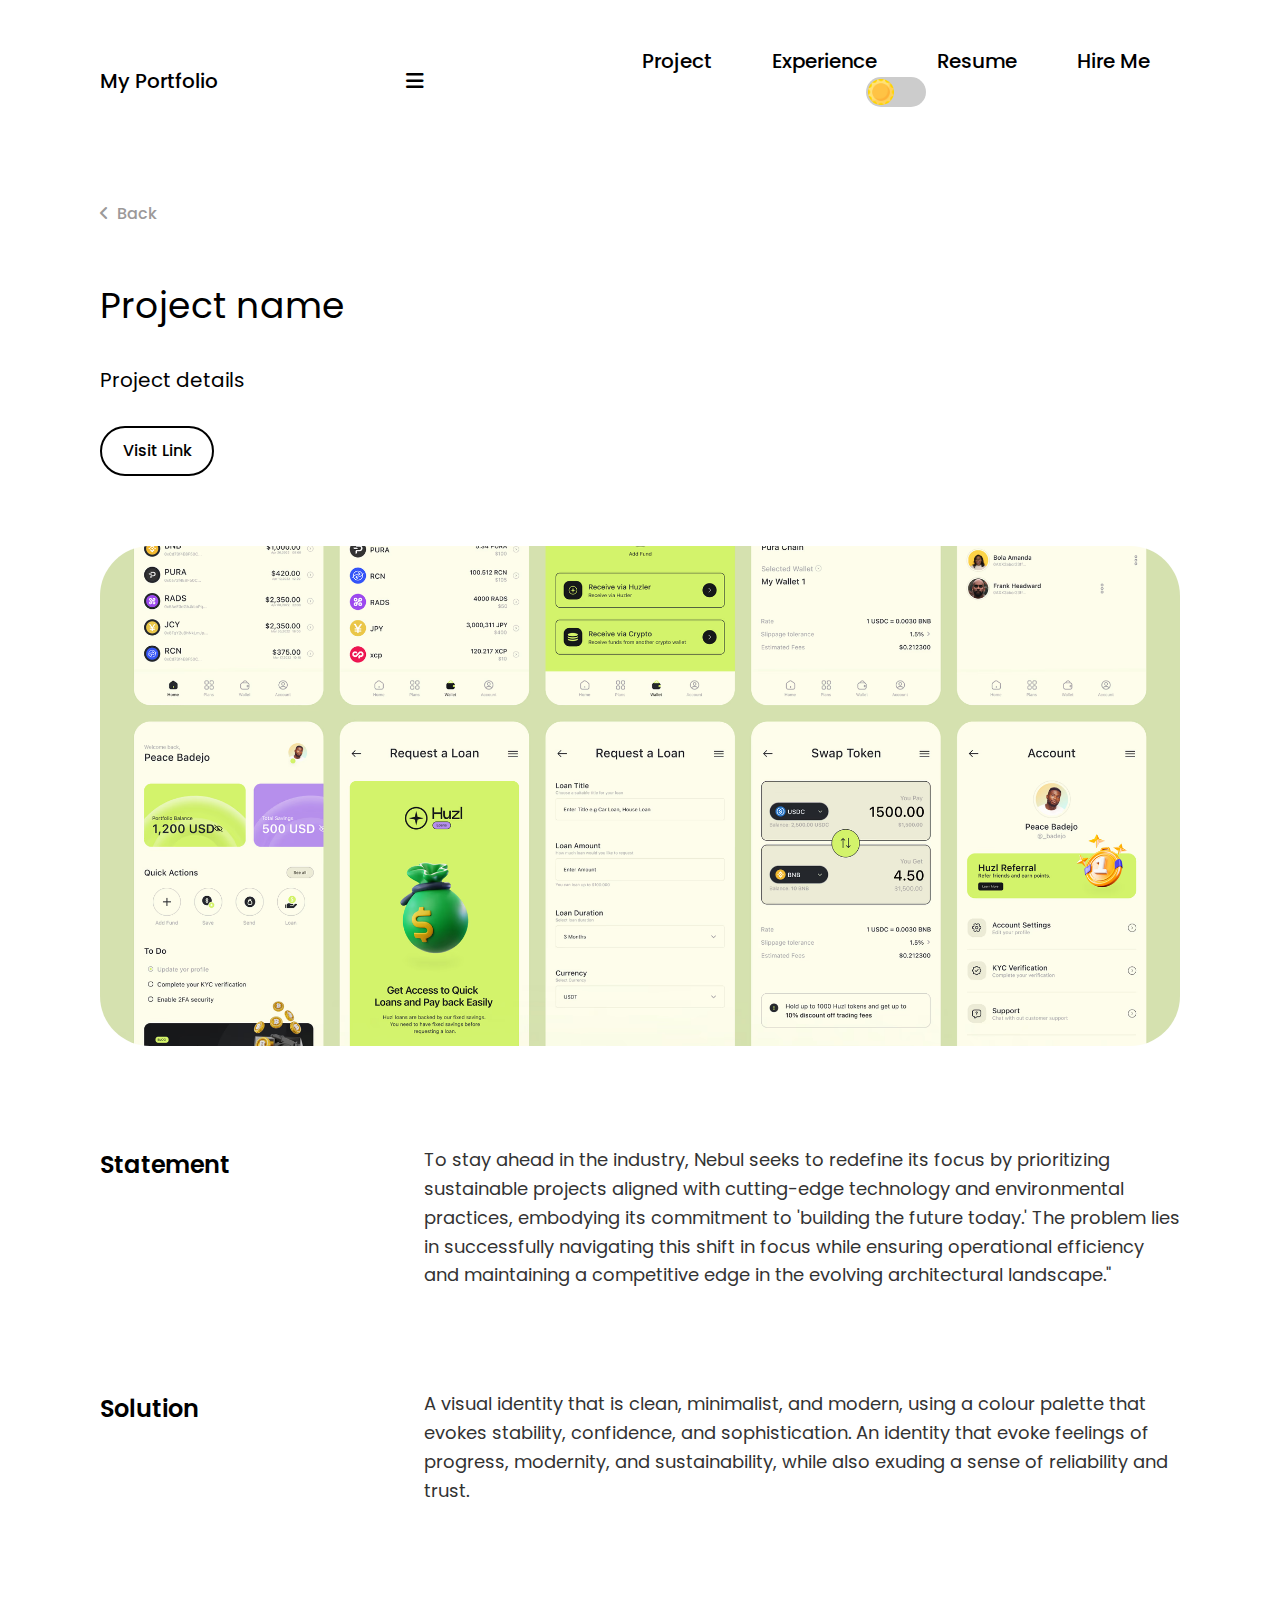
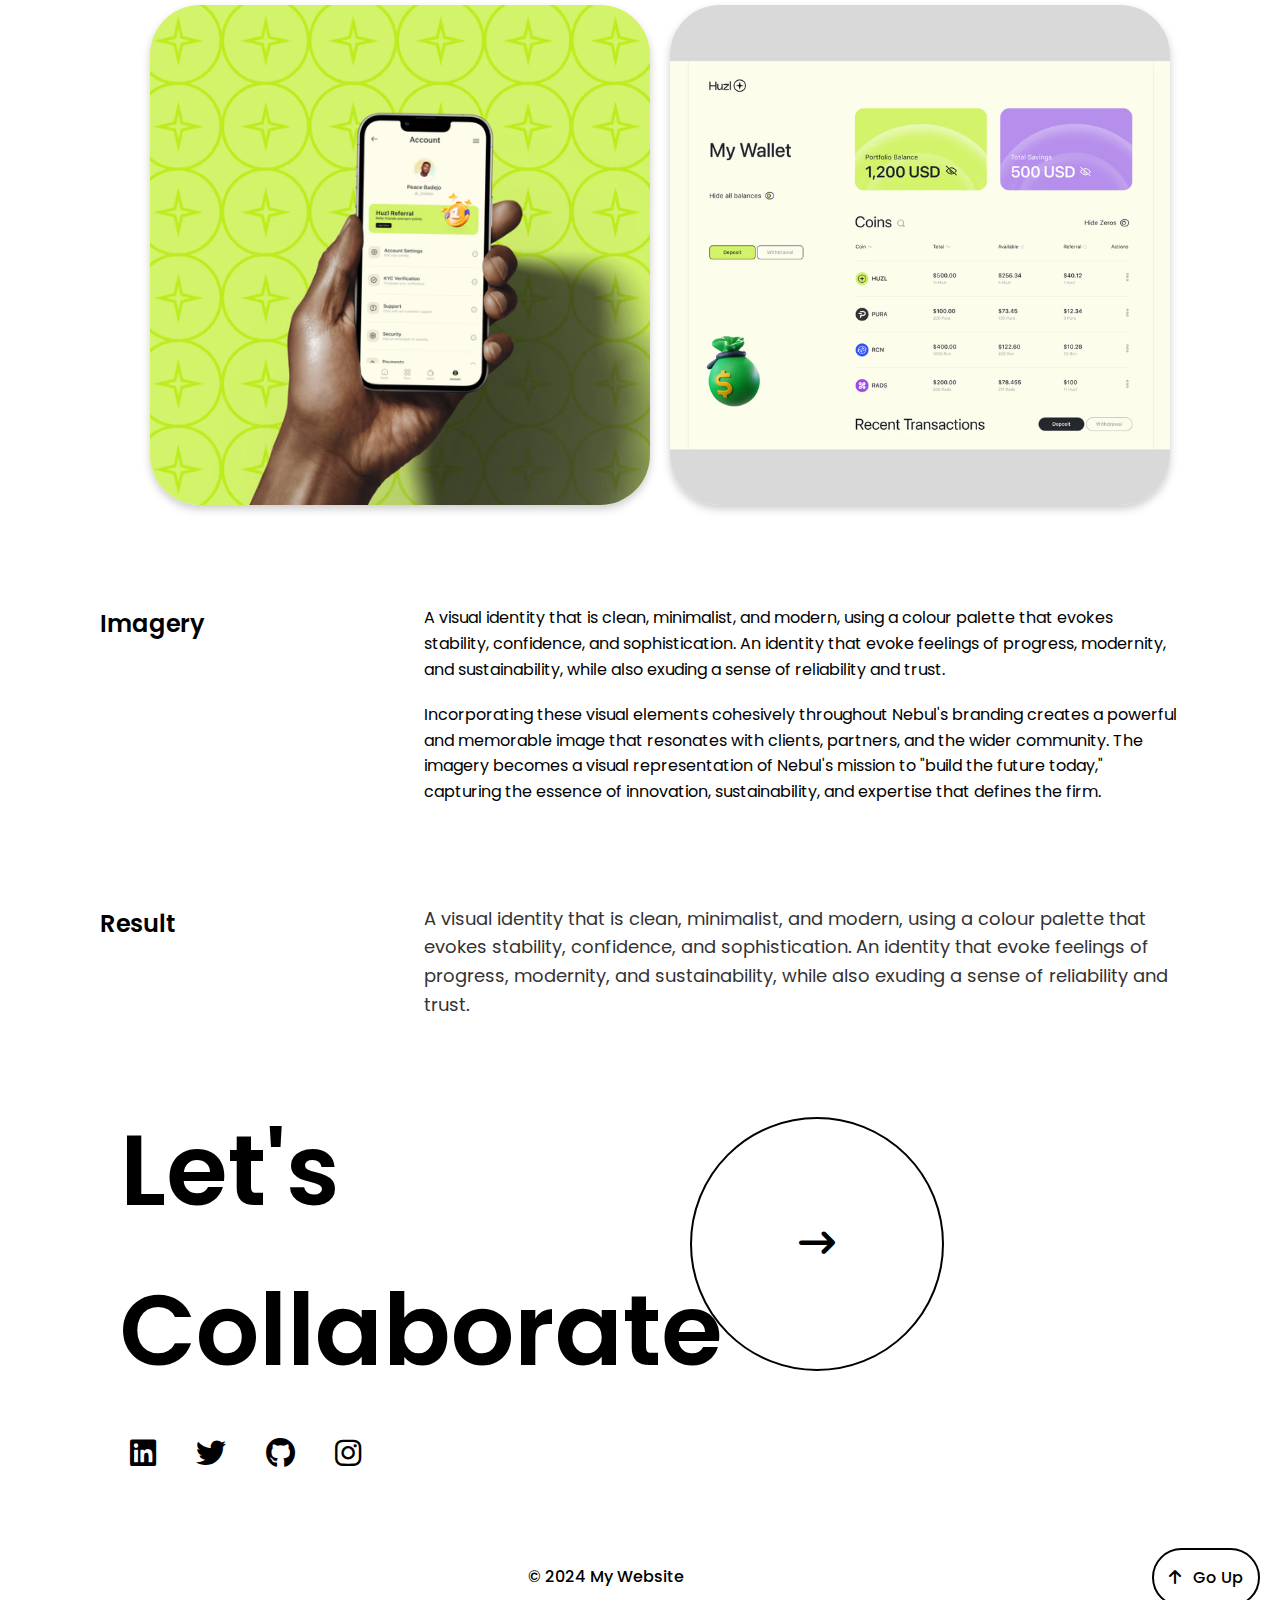
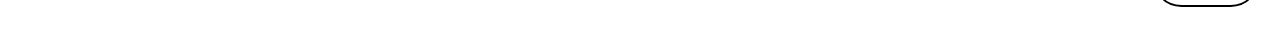
==== commit 82193203: "Update case-study1.html" ====
--- a/case-study1.html
+++ b/case-study1.html
@@ -3,7 +3,7 @@
 <head>
     <meta charset="UTF-8">
     <meta name="viewport" content="width=device-width, initial-scale=1.0">
-    <title>Case Study 1</title>
+    <title>Portfoilio Website</title>
     <link rel="stylesheet" href="assets/style.css">
     <!-- Google Fonts -->
     <link rel="preconnect" href="https://fonts.googleapis.com">
@@ -14,58 +14,62 @@
 </head>
 <body class="poppins-regular">
     <header>
-        <nav>
-            <div class="logo-name poppins-bold">
-                <p>My Portfoilio</p>
+        <nav class="navbar" id="navbar">
+           <div class="logo-name poppins-bold">
+                <p>My Portfolio</p>
             </div>
-            <ul>
-                <li><a href="/#case-studies" class="poppins-medium">Case Studies</a></li>
-                <li><a href="/#experience" class="poppins-medium">Experience</a></li>
-                <li><a href="/#hire-me" class="poppins-medium">Hire Me</i></a></li>
-            </ul>
-            <div class="toggle">
-                <input type="checkbox" id="mode-toggle" class="toggle__input">
-                <label for="mode-toggle" class="toggle__label"></label>
+            <i class="fa-solid fa-bars" id="menu-icon" aria-hidden="true"></i>
+            <div class="nav-right">
+                <ul class="navbar-link">
+                    <li><a href="index.html#case-studies" class="poppins-medium">Project</a></li>
+                    <li><a href="index.html#experience" class="poppins-medium">Experience</a></li>
+                    <li><a href="#" class="poppins-medium" target="_blank">Resume</a></li>
+                    <li><a href="#hire-me" class="poppins-medium">Hire Me</i></a></li>
+                </ul>
+                <div class="toggle">
+                    <input type="checkbox" id="mode-toggle" class="toggle__input">
+                    <label for="mode-toggle" class="toggle__label"></label>
+                </div>
             </div>
         </nav>
     </header>
-    <main class="case-study-details-page">
+    <main class="case-study-details-page" id="homepage">
 
         <!-- Details section -->
-        <section id="case-study-details" class="case-study-details">
+        <section id="case-study-details" class="case-study-details animate-on-scroll fadeInUp">
             <!-- Back button -->
             <div class="back-button">
                 <a href="index.html" class="back-link"><i class="fa-solid fa-angle-left"></i> Back</a>
             </div>
             <!-- Case study details -->
-            <h1 class="poppins-regular">Case Study name</h1>
-            <p class="poppins-regular">Case study details</p>
+            <h1 class="poppins-regular">Project name</h1>
+            <p class="poppins-regular">Project details</p>
             <a href="#visit" class="case-study-visit-button">Visit Link <i class="fas fa-arrow-right"></i></a>
-            <img src="assets/images/case-study/cs1-img1.avif" alt="Case Study 1">
+            <img class="animate-on-scroll zoomIn" src="assets/images/case-study/cs1-img1.avif" alt="Case Study 1">
         </section>
 
         <!-- problem Statement -->
-        <section id="cs-problem-statement" class="cs-problem-statement">
-            <h2 class="poppins-semibold">Problem Statement</h2>
+        <section id="cs-problem-statement" class="cs-problem-statement animate-on-scroll fadeInRight">
+            <h2 class="poppins-semibold">Statement</h2>
             <p class="poppins-regular">To stay ahead in the industry, Nebul seeks to redefine its focus by prioritizing sustainable projects aligned with cutting-edge technology and environmental practices, embodying its commitment to 'building the future today.' The problem lies in successfully navigating this shift in focus while ensuring operational efficiency and maintaining a competitive edge in the evolving architectural landscape."</p>
         </section>
 
         <!-- Solution -->
-        <section id="cs-solution" class="cs-solution">
+        <section id="cs-solution" class="cs-solution animate-on-scroll fadeInRight">
             <h2 class="poppins-semibold">Solution</h2>
             <p class="poppins-regular">A visual identity that is clean, minimalist, and modern, using a colour palette that evokes stability, confidence, and sophistication. An identity that evoke feelings of progress, modernity, and sustainability, while also exuding a sense of reliability and trust.</p>
         </section>
 
        <!-- Image Section -->
-        <section id="cs-images" class="cs-images">
+        <section id="cs-images" class="cs-images animate-on-scroll zoomIn">
             <div class="image-container">
-                <img src="/assets/images/case-study/cs1-img2.avif" alt="Image 1" class="cs-image">
-                <img src="/assets/images/case-study/cs1-img3.avif" alt="Image 2" class="cs-image">
+                <img src="assets/images/case-study/cs1-img2.avif" alt="Image 1" class="cs-image">
+                <img src="assets/images/case-study/cs1-img3.avif" alt="Image 2" class="cs-image">
             </div>
         </section>
 
         <!-- Imagery -->
-        <section id="cs-imagery" class="cs-imagery">
+        <section id="cs-imagery" class="cs-imagery animate-on-scroll fadeInLeft">
             <div class="content-container">
                 <h2 class="poppins-semibold">Imagery</h2>
                 <div class="text-container">
@@ -76,13 +80,13 @@
         </section>
 
          <!-- Result -->
-         <section id="cs-result" class="cs-result">
+         <section id="cs-result" class="cs-result animate-on-scroll fadeInLeft">
             <h2 class="poppins-semibold">Result</h2>
             <p class="poppins-regular">A visual identity that is clean, minimalist, and modern, using a colour palette that evokes stability, confidence, and sophistication. An identity that evoke feelings of progress, modernity, and sustainability, while also exuding a sense of reliability and trust.</p>
         </section>
 
         <!-- Hire me section -->
-        <section id="hire-me">
+        <section id="hire-me" class="hire-me animate-on-scroll zoomIn">
             <div class="hire-me-container">
                 <div class="hire-me-content">
                     <h1 class="poppins-semibold">Let's Collaborate</h1>
@@ -102,7 +106,7 @@
             </div>
         </section>
     </main>
-    <footer>
+    <footer class="footer" id="footer">
         <div class="footer-content">
             <p class="poppins-medium">&copy; 2024 My Website</p>
             <button class="go-up-button" onclick="scrollToTop()">
--- a/assets/style.css
+++ b/assets/style.css
@@ -472,11 +472,11 @@
 
 /* Individual Image */
 .carousel-images img {
-    width: 50px; /* Adjust size as needed */
-    height: 50px;
+    width: 75px; /* Adjust size as needed */
+    height: 75px;
     padding: 20px;
     border-radius: 20%;
-    background-color: var(--neutral);
+    /* background-color: var(--neutral); */
 }
 
 
